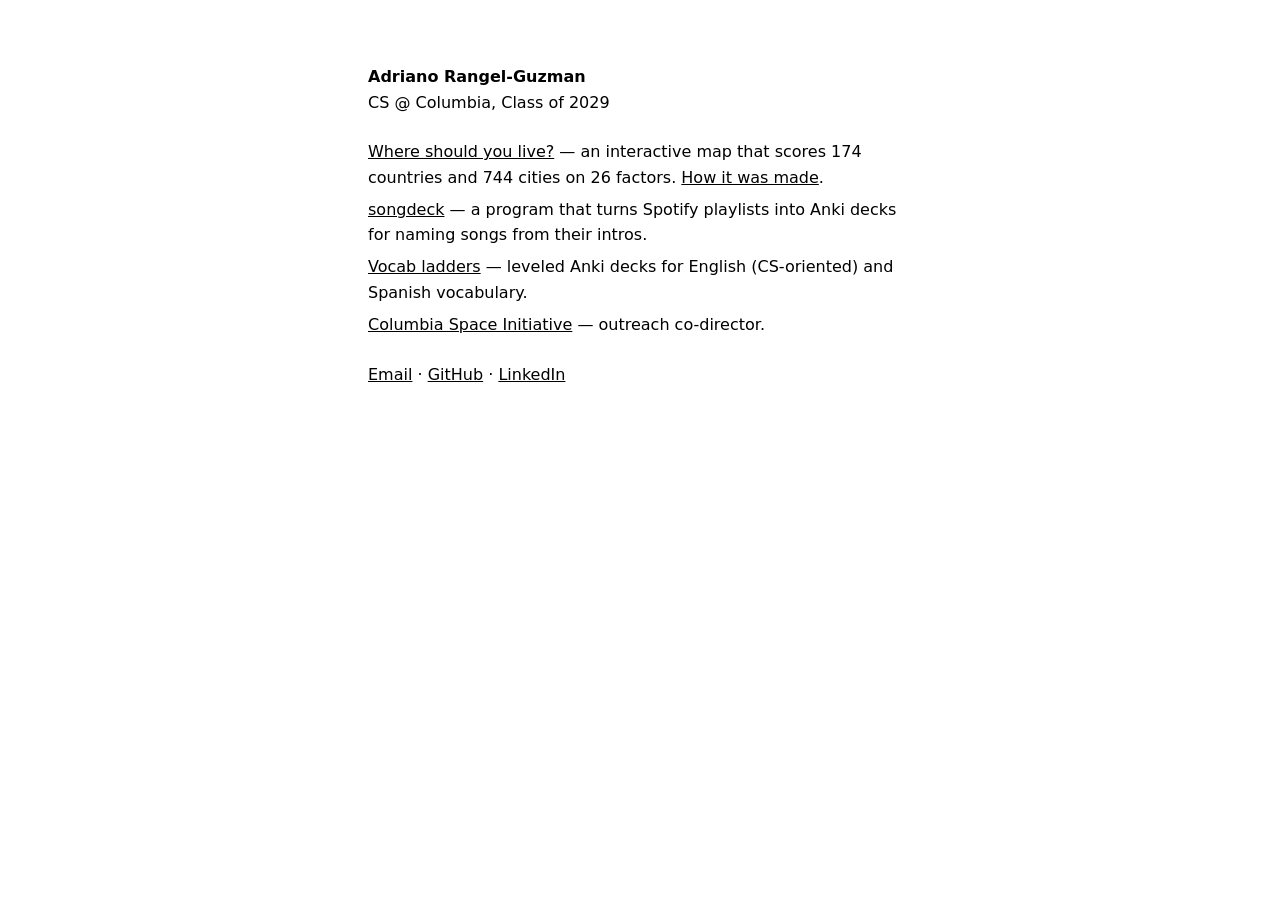
==== index.html @ 937b9622 "The atlas's links and counts use its address on this domain The repository is now adrimayy.github.io" ====
<!DOCTYPE html>
<html lang="en">
<head>
<meta charset="utf-8">
<meta name="viewport" content="width=device-width, initial-scale=1">
<title>Adriano Rangel-Guzman</title>
<meta name="description" content="Adriano Rangel-Guzman — CS @ Columbia, Class of 2029.">
<link rel="stylesheet" href="style.css">
<script defer src="atlas-facts.js"></script>
</head>
<body>
<h1>Adriano Rangel-Guzman</h1>
<p>CS @ Columbia, Class of 2029</p>

<ul class="plain">
  <li><a href="https://www.adrianorangel.org/where-should-adriano-live/">Where should you live?</a> — an interactive map that scores <span data-fact="countries">174</span> countries and <span data-fact="cities">744</span> cities on <span data-fact="factors">26</span> factors. <a href="atlas.html">How it was made</a>.</li>
  <li><a href="songdeck.html">songdeck</a> — a program that turns Spotify playlists into Anki decks for naming songs from their intros.</li>
  <li><a href="vocab.html">Vocab ladders</a> — leveled Anki decks for English (CS-oriented) and Spanish vocabulary.</li>
  <li><a href="csi.html">Columbia Space Initiative</a> — outreach co-director.</li>
</ul>

<p>
  <a href="mailto:adriano.r@columbia.edu">Email</a> ·
  <a href="https://github.com/adrimayy">GitHub</a> ·
  <a href="https://www.linkedin.com/in/adriano-rangel/">LinkedIn</a>
</p>
</body>
</html>
---- style.css ----
body { max-width: 34rem; margin: 4rem auto; padding: 0 1.25rem; font: 16px/1.6 system-ui, -apple-system, sans-serif; color: #000; background: #fff; }
h1, h2 { font-size: 1rem; font-weight: 600; margin: 0; }
h2 { margin-top: 2rem; }
p, ul { margin: 0 0 1.5rem; }
ul { padding-left: 1.1rem; }
ul.plain { list-style: none; padding: 0; }
li { margin-bottom: .4rem; }
a { color: inherit; }
code { font-size: .9em; }
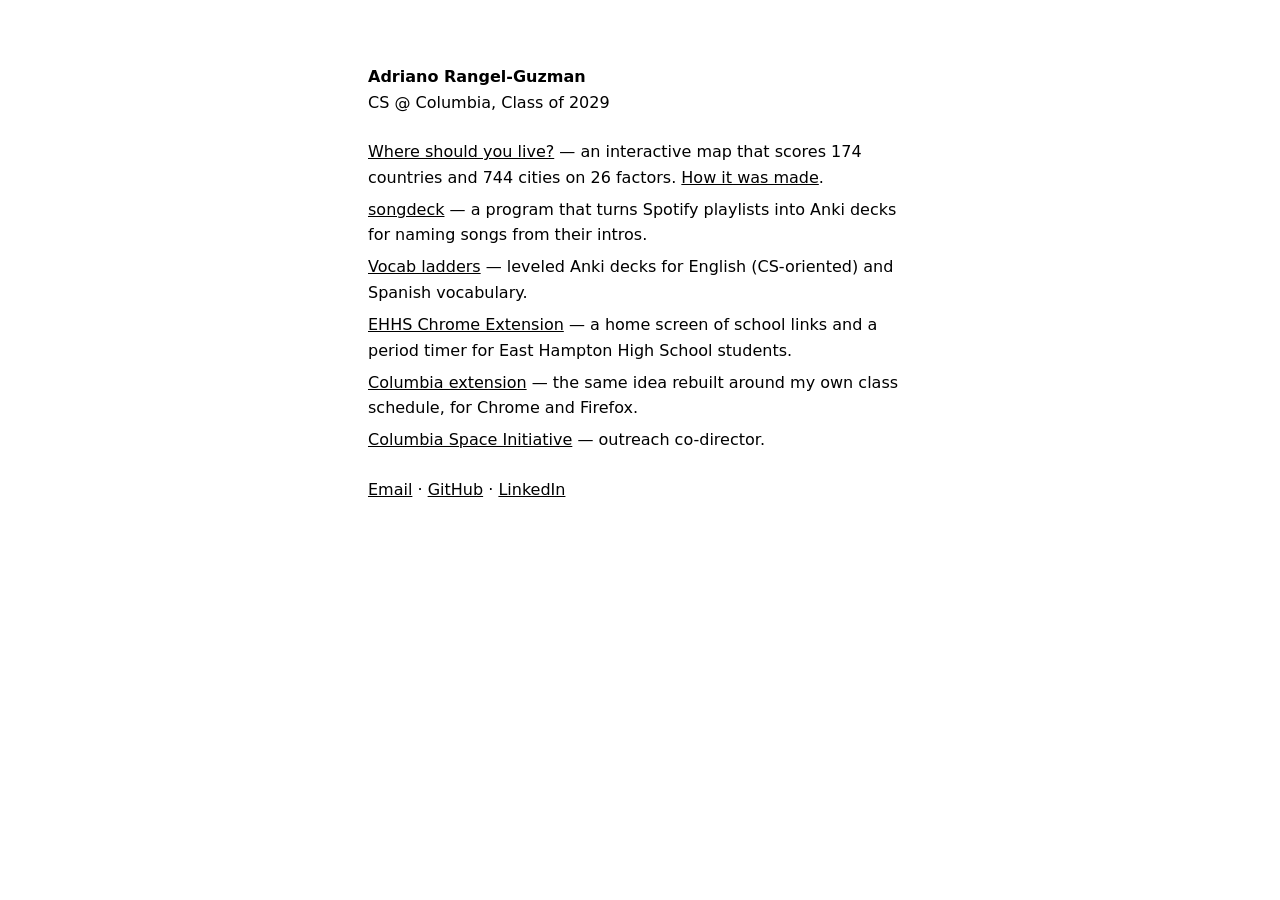
==== commit 2ec381d4: "Add EHHS and Columbia browser extensions Two project pages (ehhs.html, columbia-extension.html) and " ====
--- a/index.html
+++ b/index.html
@@ -16,6 +16,8 @@
   <li><a href="https://www.adrianorangel.org/where-should-adriano-live/">Where should you live?</a> — an interactive map that scores <span data-fact="countries">174</span> countries and <span data-fact="cities">744</span> cities on <span data-fact="factors">26</span> factors. <a href="atlas.html">How it was made</a>.</li>
   <li><a href="songdeck.html">songdeck</a> — a program that turns Spotify playlists into Anki decks for naming songs from their intros.</li>
   <li><a href="vocab.html">Vocab ladders</a> — leveled Anki decks for English (CS-oriented) and Spanish vocabulary.</li>
+  <li><a href="ehhs.html">EHHS Chrome Extension</a> — a home screen of school links and a period timer for East Hampton High School students.</li>
+  <li><a href="columbia-extension.html">Columbia extension</a> — the same idea rebuilt around my own class schedule, for Chrome and Firefox.</li>
   <li><a href="csi.html">Columbia Space Initiative</a> — outreach co-director.</li>
 </ul>
 
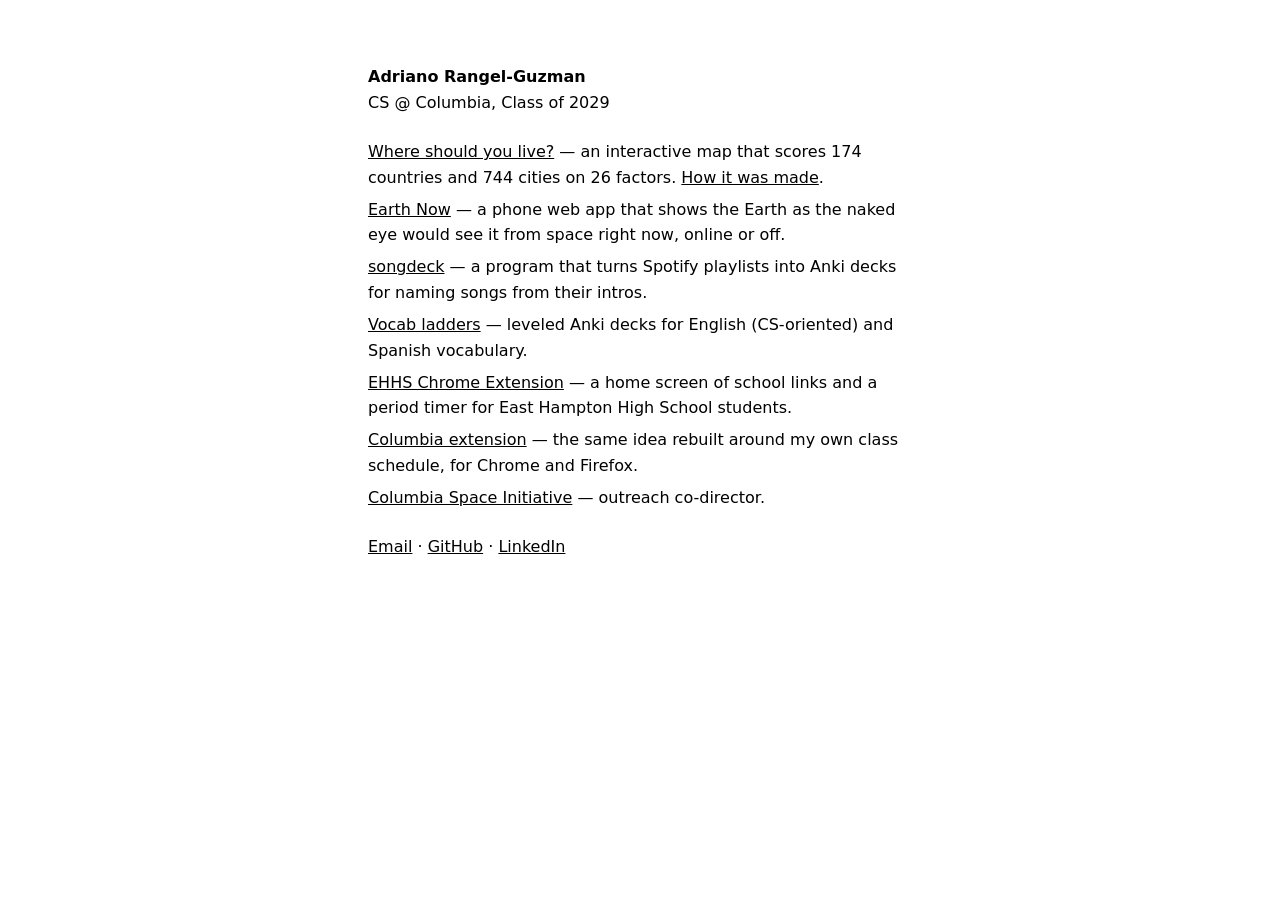
==== commit d044a010: "Link Earth Now from the home page; live clouds checked against the real picture Home page: Earth Now" ====
--- a/index.html
+++ b/index.html
@@ -14,6 +14,7 @@
 
 <ul class="plain">
   <li><a href="https://www.adrianorangel.org/where-should-adriano-live/">Where should you live?</a> — an interactive map that scores <span data-fact="countries">174</span> countries and <span data-fact="cities">744</span> cities on <span data-fact="factors">26</span> factors. <a href="atlas.html">How it was made</a>.</li>
+  <li><a href="https://www.adrianorangel.org/earth-now/">Earth Now</a> — a phone web app that shows the Earth as the naked eye would see it from space right now, online or off.</li>
   <li><a href="songdeck.html">songdeck</a> — a program that turns Spotify playlists into Anki decks for naming songs from their intros.</li>
   <li><a href="vocab.html">Vocab ladders</a> — leveled Anki decks for English (CS-oriented) and Spanish vocabulary.</li>
   <li><a href="ehhs.html">EHHS Chrome Extension</a> — a home screen of school links and a period timer for East Hampton High School students.</li>
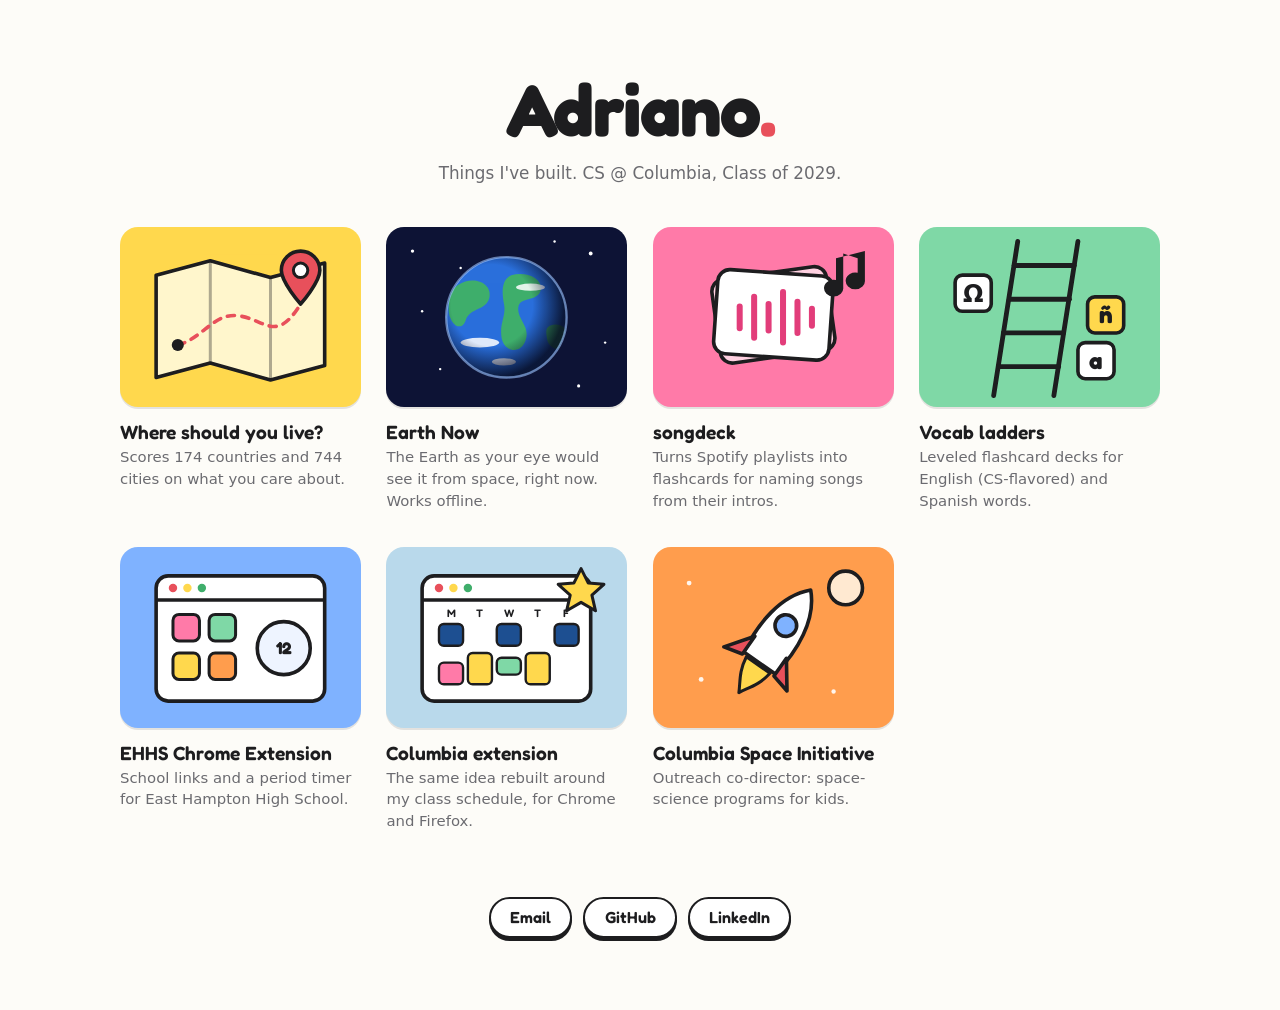
==== commit 115aca01: "Redesign the site as a colorful grid of project tiles Co-Authored-By: Claude Opus 5.5 <noreply@anthr" ====
--- a/index.html
+++ b/index.html
@@ -4,28 +4,170 @@
 <meta charset="utf-8">
 <meta name="viewport" content="width=device-width, initial-scale=1">
 <title>Adriano Rangel-Guzman</title>
-<meta name="description" content="Adriano Rangel-Guzman — CS @ Columbia, Class of 2029.">
+<meta name="description" content="Adriano Rangel-Guzman — CS @ Columbia, Class of 2029. Things I've built.">
+<link rel="preconnect" href="https://fonts.googleapis.com">
+<link rel="preconnect" href="https://fonts.gstatic.com" crossorigin>
+<link rel="stylesheet" href="https://fonts.googleapis.com/css2?family=Fredoka:wght@500;600;700&display=swap">
 <link rel="stylesheet" href="style.css">
 <script defer src="atlas-facts.js"></script>
 </head>
-<body>
-<h1>Adriano Rangel-Guzman</h1>
-<p>CS @ Columbia, Class of 2029</p>
+<body class="home">
 
-<ul class="plain">
-  <li><a href="https://www.adrianorangel.org/where-should-adriano-live/">Where should you live?</a> — an interactive map that scores <span data-fact="countries">174</span> countries and <span data-fact="cities">744</span> cities on <span data-fact="factors">26</span> factors. <a href="atlas.html">How it was made</a>.</li>
-  <li><a href="https://www.adrianorangel.org/earth-now/">Earth Now</a> — a phone web app that shows the Earth as the naked eye would see it from space right now, online or off.</li>
-  <li><a href="songdeck.html">songdeck</a> — a program that turns Spotify playlists into Anki decks for naming songs from their intros.</li>
-  <li><a href="vocab.html">Vocab ladders</a> — leveled Anki decks for English (CS-oriented) and Spanish vocabulary.</li>
-  <li><a href="ehhs.html">EHHS Chrome Extension</a> — a home screen of school links and a period timer for East Hampton High School students.</li>
-  <li><a href="columbia-extension.html">Columbia extension</a> — the same idea rebuilt around my own class schedule, for Chrome and Firefox.</li>
-  <li><a href="csi.html">Columbia Space Initiative</a> — outreach co-director.</li>
-</ul>
+<header class="masthead">
+  <h1 class="logo">Adriano<span class="dot">.</span></h1>
+  <p class="tagline">Things I've built. CS @ Columbia, Class of 2029.</p>
+</header>
 
-<p>
-  <a href="mailto:adriano.r@columbia.edu">Email</a> ·
-  <a href="https://github.com/adrimayy">GitHub</a> ·
+<main class="grid">
+
+  <a class="card" href="https://www.adrianorangel.org/where-should-adriano-live/" style="--bg:#ffd84d">
+    <div class="art">
+      <svg viewBox="0 0 200 150" aria-hidden="true">
+        <path d="M30 40 L75 28 L125 42 L170 30 L170 115 L125 127 L75 113 L30 125 Z" fill="#fff6cc" stroke="#1d1d1f" stroke-width="3" stroke-linejoin="round"/>
+        <path d="M75 28 L75 113 M125 42 L125 127" stroke="#1d1d1f" stroke-width="2.5" opacity=".35"/>
+        <path d="M48 98 C70 92 78 70 100 74 S130 96 150 64" fill="none" stroke="#e8505b" stroke-width="3" stroke-dasharray="6 6" stroke-linecap="round"/>
+        <g class="bob">
+          <path d="M150 64 C150 64 134 46 134 36 A16 16 0 0 1 166 36 C166 46 150 64 150 64 Z" fill="#e8505b" stroke="#1d1d1f" stroke-width="3" stroke-linejoin="round"/>
+          <circle cx="150" cy="36" r="6" fill="#fff" stroke="#1d1d1f" stroke-width="2.5"/>
+        </g>
+        <circle cx="48" cy="98" r="5" fill="#1d1d1f"/>
+      </svg>
+    </div>
+    <h2>Where should you live?</h2>
+    <p>Scores <span data-fact="countries">174</span> countries and <span data-fact="cities">744</span> cities on what you care about.</p>
+  </a>
+
+  <a class="card" href="https://www.adrianorangel.org/earth-now/" style="--bg:#0d1335">
+    <div class="art">
+      <svg viewBox="0 0 200 150" aria-hidden="true">
+        <g fill="#fff">
+          <circle cx="22" cy="20" r="1.4"/><circle cx="45" cy="118" r="1"/><circle cx="170" cy="22" r="1.6"/><circle cx="182" cy="96" r="1"/><circle cx="30" cy="70" r="1"/><circle cx="160" cy="132" r="1.3"/><circle cx="62" cy="34" r="1"/><circle cx="140" cy="12" r="1"/>
+        </g>
+        <defs>
+          <clipPath id="globe"><circle cx="100" cy="75" r="50"/></clipPath>
+          <radialGradient id="night" cx="38%" cy="40%" r="75%"><stop offset="45%" stop-color="#05081c" stop-opacity="0"/><stop offset="80%" stop-color="#05081c" stop-opacity=".85"/></radialGradient>
+        </defs>
+        <g class="spin-wrap" clip-path="url(#globe)">
+          <circle cx="100" cy="75" r="50" fill="#2a6fdb"/>
+          <g class="spin" fill="#3fae6b">
+            <path d="M60 48 C72 40 88 46 86 58 C84 70 70 66 66 78 C62 88 52 80 52 68 C52 58 54 52 60 48 Z"/>
+            <path d="M104 40 C118 36 132 44 128 54 C124 62 112 58 110 66 C108 76 120 82 116 94 C112 106 98 104 96 92 C94 80 100 74 98 64 C96 54 96 44 104 40 Z"/>
+            <path d="M136 82 C146 78 154 86 150 96 C146 104 136 102 134 94 C133 88 132 84 136 82 Z"/>
+            <path d="M200 48 C212 40 228 46 226 58 C224 70 210 66 206 78 C202 88 192 80 192 68 C192 58 194 52 200 48 Z"/>
+            <path d="M244 40 C258 36 272 44 268 54 C264 62 252 58 250 66 C248 76 260 82 256 94 C252 106 238 104 236 92 C234 80 240 74 238 64 C236 54 236 44 244 40 Z"/>
+          </g>
+          <g fill="#fff" opacity=".85">
+            <ellipse cx="78" cy="96" rx="16" ry="4"/><ellipse cx="120" cy="50" rx="12" ry="3"/><ellipse cx="98" cy="112" rx="10" ry="3"/>
+          </g>
+          <circle cx="100" cy="75" r="50" fill="url(#night)"/>
+        </g>
+        <circle cx="100" cy="75" r="50" fill="none" stroke="#9ec5ff" stroke-width="2" opacity=".6"/>
+      </svg>
+    </div>
+    <h2>Earth Now</h2>
+    <p>The Earth as your eye would see it from space, right now. Works offline.</p>
+  </a>
+
+  <a class="card" href="songdeck.html" style="--bg:#ff7aa8">
+    <div class="art">
+      <svg viewBox="0 0 200 150" aria-hidden="true">
+        <rect x="52" y="38" width="96" height="70" rx="10" fill="#ffd1e1" stroke="#1d1d1f" stroke-width="3" transform="rotate(-8 100 73)"/>
+        <rect x="52" y="38" width="96" height="70" rx="10" fill="#fff" stroke="#1d1d1f" stroke-width="3" transform="rotate(4 100 73)"/>
+        <g class="wave" stroke="#e23d7a" stroke-width="5" stroke-linecap="round">
+          <line x1="72" y1="66" x2="72" y2="84"/><line x1="84" y1="58" x2="84" y2="92"/><line x1="96" y1="64" x2="96" y2="86"/><line x1="108" y1="54" x2="108" y2="96"/><line x1="120" y1="62" x2="120" y2="88"/><line x1="132" y1="68" x2="132" y2="82"/>
+        </g>
+        <g class="bob" fill="#1d1d1f">
+          <path d="M158 22 L158 50 A8 7 0 1 1 152 44 L152 26 L176 20 L176 44 A8 7 0 1 1 170 38 L170 26 Z" />
+        </g>
+      </svg>
+    </div>
+    <h2>songdeck</h2>
+    <p>Turns Spotify playlists into flashcards for naming songs from their intros.</p>
+  </a>
+
+  <a class="card" href="vocab.html" style="--bg:#7fd8a6">
+    <div class="art">
+      <svg viewBox="0 0 200 150" aria-hidden="true">
+        <g stroke="#1d1d1f" stroke-width="4" stroke-linecap="round">
+          <line x1="62" y1="140" x2="82" y2="12"/><line x1="112" y1="140" x2="132" y2="12"/>
+          <line x1="66" y1="116" x2="116" y2="116"/><line x1="70" y1="88" x2="120" y2="88"/><line x1="75" y1="60" x2="125" y2="60"/><line x1="79" y1="32" x2="129" y2="32"/>
+        </g>
+        <g font-family="Fredoka, system-ui, sans-serif" font-weight="700" font-size="20" text-anchor="middle">
+          <g class="bob"><rect x="132" y="96" width="30" height="30" rx="6" fill="#fff" stroke="#1d1d1f" stroke-width="3"/><text x="147" y="118" fill="#1d1d1f">a</text></g>
+          <g class="bob d1"><rect x="140" y="58" width="30" height="30" rx="6" fill="#ffd84d" stroke="#1d1d1f" stroke-width="3"/><text x="155" y="80" fill="#1d1d1f">ñ</text></g>
+          <g class="bob d2"><rect x="30" y="40" width="30" height="30" rx="6" fill="#fff" stroke="#1d1d1f" stroke-width="3"/><text x="45" y="62" fill="#1d1d1f">Ω</text></g>
+        </g>
+      </svg>
+    </div>
+    <h2>Vocab ladders</h2>
+    <p>Leveled flashcard decks for English (CS-flavored) and Spanish words.</p>
+  </a>
+
+  <a class="card" href="ehhs.html" style="--bg:#7fb2ff">
+    <div class="art">
+      <svg viewBox="0 0 200 150" aria-hidden="true">
+        <rect x="30" y="24" width="140" height="104" rx="10" fill="#fff" stroke="#1d1d1f" stroke-width="3"/>
+        <path d="M30 44 H170" stroke="#1d1d1f" stroke-width="3"/>
+        <circle cx="44" cy="34" r="3.5" fill="#e8505b"/><circle cx="56" cy="34" r="3.5" fill="#ffd84d"/><circle cx="68" cy="34" r="3.5" fill="#3fae6b"/>
+        <g stroke="#1d1d1f" stroke-width="2.5">
+          <rect x="44" y="56" width="22" height="22" rx="5" fill="#ff7aa8"/><rect x="74" y="56" width="22" height="22" rx="5" fill="#7fd8a6"/><rect x="44" y="88" width="22" height="22" rx="5" fill="#ffd84d"/><rect x="74" y="88" width="22" height="22" rx="5" fill="#ff9d4d"/>
+        </g>
+        <circle cx="136" cy="84" r="22" fill="#eef4ff" stroke="#1d1d1f" stroke-width="3"/>
+        <circle class="ring" cx="136" cy="84" r="16" fill="none" stroke="#2a6fdb" stroke-width="6" stroke-dasharray="100.5" stroke-dashoffset="30" stroke-linecap="round" transform="rotate(-90 136 84)"/>
+        <text x="136" y="89" font-family="Fredoka, system-ui, sans-serif" font-weight="700" font-size="14" text-anchor="middle" fill="#1d1d1f">12</text>
+      </svg>
+    </div>
+    <h2>EHHS Chrome Extension</h2>
+    <p>School links and a period timer for East Hampton High School.</p>
+  </a>
+
+  <a class="card" href="columbia-extension.html" style="--bg:#b9d9eb">
+    <div class="art">
+      <svg viewBox="0 0 200 150" aria-hidden="true">
+        <rect x="30" y="24" width="140" height="104" rx="10" fill="#fff" stroke="#1d1d1f" stroke-width="3"/>
+        <path d="M30 44 H170" stroke="#1d1d1f" stroke-width="3"/>
+        <circle cx="44" cy="34" r="3.5" fill="#e8505b"/><circle cx="56" cy="34" r="3.5" fill="#ffd84d"/><circle cx="68" cy="34" r="3.5" fill="#3fae6b"/>
+        <g font-family="Fredoka, system-ui, sans-serif" font-weight="600" font-size="9" fill="#1d1d1f" text-anchor="middle">
+          <text x="54" y="58">M</text><text x="78" y="58">T</text><text x="102" y="58">W</text><text x="126" y="58">T</text><text x="150" y="58">F</text>
+        </g>
+        <g stroke="#1d1d1f" stroke-width="2">
+          <rect x="44" y="64" width="20" height="18" rx="4" fill="#1d4f91"/><rect x="92" y="64" width="20" height="18" rx="4" fill="#1d4f91"/><rect x="140" y="64" width="20" height="18" rx="4" fill="#1d4f91"/>
+          <rect x="68" y="88" width="20" height="26" rx="4" fill="#ffd84d"/><rect x="116" y="88" width="20" height="26" rx="4" fill="#ffd84d"/>
+          <rect x="44" y="96" width="20" height="18" rx="4" fill="#ff7aa8"/><rect x="92" y="92" width="20" height="14" rx="4" fill="#7fd8a6"/>
+        </g>
+        <path class="bob" d="M162 18 L168 30 L181 31 L171 40 L174 53 L162 46 L150 53 L153 40 L143 31 L156 30 Z" fill="#ffd84d" stroke="#1d1d1f" stroke-width="2.5" stroke-linejoin="round"/>
+      </svg>
+    </div>
+    <h2>Columbia extension</h2>
+    <p>The same idea rebuilt around my class schedule, for Chrome and Firefox.</p>
+  </a>
+
+  <a class="card" href="csi.html" style="--bg:#ff9d4d">
+    <div class="art">
+      <svg viewBox="0 0 200 150" aria-hidden="true">
+        <g fill="#fff" opacity=".9"><circle cx="30" cy="30" r="2"/><circle cx="170" cy="40" r="2.5"/><circle cx="150" cy="120" r="1.8"/><circle cx="40" cy="110" r="2"/></g>
+        <circle cx="160" cy="34" r="14" fill="#ffe9d1" stroke="#1d1d1f" stroke-width="3"/>
+        <g class="launch">
+          <g transform="rotate(35 100 80)">
+            <path d="M100 26 C118 44 120 74 116 100 L84 100 C80 74 82 44 100 26 Z" fill="#fff" stroke="#1d1d1f" stroke-width="3" stroke-linejoin="round"/>
+            <circle cx="100" cy="62" r="9" fill="#7fb2ff" stroke="#1d1d1f" stroke-width="3"/>
+            <path d="M84 84 L68 106 L84 102 Z M116 84 L132 106 L116 102 Z" fill="#e8505b" stroke="#1d1d1f" stroke-width="3" stroke-linejoin="round"/>
+            <path class="flame" d="M88 102 C90 116 96 122 100 130 C104 122 110 116 112 102 Z" fill="#ffd84d" stroke="#1d1d1f" stroke-width="2.5" stroke-linejoin="round"/>
+          </g>
+        </g>
+      </svg>
+    </div>
+    <h2>Columbia Space Initiative</h2>
+    <p>Outreach co-director: space-science programs for kids.</p>
+  </a>
+
+</main>
+
+<footer class="links">
+  <a href="mailto:adriano.r@columbia.edu">Email</a>
+  <a href="https://github.com/adrimayy">GitHub</a>
   <a href="https://www.linkedin.com/in/adriano-rangel/">LinkedIn</a>
-</p>
+</footer>
+
 </body>
 </html>
--- a/style.css
+++ b/style.css
@@ -1,9 +1,75 @@
-body { max-width: 34rem; margin: 4rem auto; padding: 0 1.25rem; font: 16px/1.6 system-ui, -apple-system, sans-serif; color: #000; background: #fff; }
-h1, h2 { font-size: 1rem; font-weight: 600; margin: 0; }
-h2 { margin-top: 2rem; }
-p, ul { margin: 0 0 1.5rem; }
-ul { padding-left: 1.1rem; }
-ul.plain { list-style: none; padding: 0; }
-li { margin-bottom: .4rem; }
+/* Shared by every page. The home page adds class="home"; project pages set --c to their tile's color. */
+:root { --ink: #1d1d1f; --soft: #6b6b70; --paper: #fdfcf8; --c: #ffd84d; --display: Fredoka, ui-rounded, "SF Pro Rounded", system-ui, sans-serif; }
+* { box-sizing: border-box; }
+body { margin: 0; font: 17px/1.6 system-ui, -apple-system, "Segoe UI", sans-serif; color: var(--ink); background: var(--paper); }
 a { color: inherit; }
-code { font-size: .9em; }
+code { font-size: .9em; background: #0000000d; padding: .05em .3em; border-radius: 4px; }
+
+/* ---------- Home ---------- */
+.masthead { text-align: center; padding: 4.5rem 1.25rem 2.5rem; }
+.logo { font: 700 clamp(2.8rem, 9vw, 4.6rem)/1 var(--display); letter-spacing: -.02em; margin: 0; display: inline-block; transition: transform .3s cubic-bezier(.3,1.6,.5,1); }
+.logo:hover { transform: rotate(-4deg) scale(1.04); }
+.logo .dot { color: #e8505b; }
+.tagline { margin: .9rem 0 0; color: var(--soft); font-size: 1.05rem; }
+
+.grid { max-width: 1080px; margin: 0 auto; padding: 0 1.25rem; display: grid; gap: 2.2rem 1.6rem; grid-template-columns: repeat(auto-fill, minmax(230px, 1fr)); }
+.card { text-decoration: none; display: block; }
+.card .art { background: var(--bg); border-radius: 18px; aspect-ratio: 4 / 3; overflow: hidden; box-shadow: 0 2px 0 #0000001a; transition: transform .35s cubic-bezier(.3,1.6,.5,1), box-shadow .35s; }
+.card svg { width: 100%; height: 100%; display: block; }
+.card:hover .art, .card:focus-visible .art { transform: translateY(-6px) rotate(-1.2deg); box-shadow: 0 14px 24px -10px #0000004d; }
+.card:nth-child(even):hover .art { transform: translateY(-6px) rotate(1.2deg); }
+.card h2 { font: 600 1.2rem/1.25 var(--display); margin: .8rem 0 .2rem; }
+.card p { margin: 0; color: var(--soft); font-size: .93rem; line-height: 1.45; }
+.card:focus-visible { outline: none; }
+.card:focus-visible .art { outline: 3px solid var(--ink); outline-offset: 3px; }
+
+.links { display: flex; gap: .7rem; justify-content: center; flex-wrap: wrap; padding: 4rem 1.25rem 4.5rem; }
+.links a { font: 600 1rem var(--display); text-decoration: none; padding: .55rem 1.2rem; border: 2.5px solid var(--ink); border-radius: 999px; background: #fff; box-shadow: 0 3px 0 var(--ink); transition: transform .15s, box-shadow .15s; }
+.links a:hover { transform: translateY(-2px); box-shadow: 0 5px 0 var(--ink); }
+.links a:active { transform: translateY(2px); box-shadow: 0 1px 0 var(--ink); }
+
+/* Little motions, only while a tile is hovered */
+.bob, .spin, .wave line, .ring, .launch, .flame { transform-box: fill-box; transform-origin: center; }
+.card:hover .bob { animation: bob 1s ease-in-out infinite; }
+.card:hover .bob.d1 { animation-delay: .15s; }
+.card:hover .bob.d2 { animation-delay: .3s; }
+.spin { animation: spin 18s linear infinite; transform-box: view-box; transform-origin: 0 0; }
+.card:hover .spin { animation-duration: 5s; }
+.card:hover .wave line { animation: eq .6s ease-in-out infinite alternate; }
+.card:hover .wave line:nth-child(2n) { animation-delay: .2s; }
+.card:hover .wave line:nth-child(3n) { animation-delay: .35s; }
+.card:hover .ring { animation: tick 2s linear infinite; }
+.card:hover .launch { animation: launch 1.2s ease-in-out infinite; }
+.card:hover .flame { animation: flicker .15s ease-in-out infinite alternate; transform-origin: top; }
+@keyframes bob { 50% { transform: translateY(-6px) rotate(-4deg); } }
+@keyframes spin { to { transform: translateX(-140px); } }
+@keyframes eq { to { transform: scaleY(.45); } }
+@keyframes tick { to { stroke-dashoffset: 100.5; } }
+@keyframes launch { 50% { transform: translate(5px, -7px); } }
+@keyframes flicker { to { transform: scaleY(1.25); } }
+@media (prefers-reduced-motion: reduce) { *, *::before, *::after { animation: none !important; transition: none !important; } }
+
+/* ---------- Project pages ---------- */
+body:not(.home) { padding-bottom: 4rem; }
+body:not(.home) > * { max-width: 40rem; margin-left: auto; margin-right: auto; padding-left: 1.25rem; padding-right: 1.25rem; }
+body:not(.home) > p:first-child { margin: 0;  padding-top: 1.5rem; padding-bottom: 0; max-width: none; background: var(--c); }
+body:not(.home) > p:first-child a { font: 600 .95rem var(--display); text-decoration: none; display: inline-block; padding: .35rem .9rem; border: 2px solid var(--ink); border-radius: 999px; background: #fff; }
+body:not(.home) > p:first-child a:hover { transform: translateY(-1px); }
+body:not(.home) > h1 { max-width: none; background: var(--c); margin: 0 0 2rem; padding-top: 2.5rem; padding-bottom: 2.5rem; text-align: center; font: 700 clamp(2rem, 7vw, 3.2rem)/1.1 var(--display); letter-spacing: -.01em; border-bottom: 3px solid var(--ink); }
+body:not(.home) > p:first-child { text-align: center; }
+h2 { font: 600 1.35rem/1.3 var(--display); margin: 2.2rem auto .6rem; }
+p, ul { margin-top: 0; margin-bottom: 1.2rem; }
+ul { padding-left: 1.3rem; }
+li { margin-bottom: .5rem; }
+li::marker { color: #e8505b; }
+body:not(.home) a { text-decoration-thickness: 2px; text-underline-offset: 2px; }
+body.dark-c > h1 { color: #fff; }
+
+/* Phones: two tiles per row */
+@media (max-width: 560px) {
+  .grid { grid-template-columns: 1fr 1fr; gap: 1.6rem .9rem; }
+  .card .art { border-radius: 14px; }
+  .card h2 { font-size: 1rem; margin-top: .6rem; }
+  .card p { font-size: .8rem; }
+  .masthead { padding: 3rem 1rem 2rem; }
+}
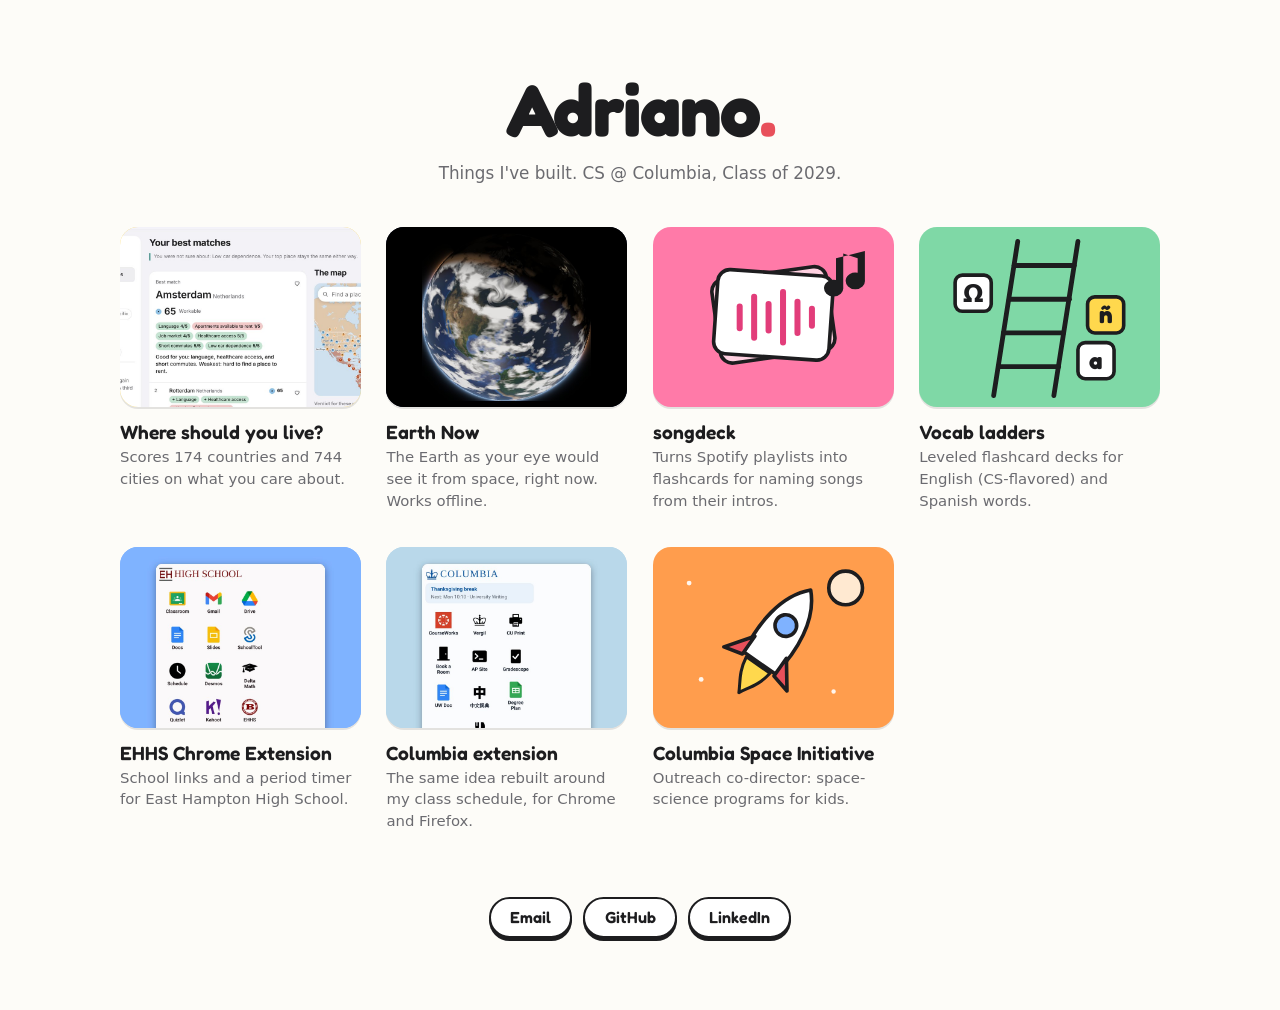
==== commit 380467e4: "Show real screenshots on the atlas, Earth Now and extension tiles Co-Authored-By: Claude Opus 5.5 <n" ====
--- a/index.html
+++ b/index.html
@@ -21,49 +21,13 @@
 <main class="grid">
 
   <a class="card" href="https://www.adrianorangel.org/where-should-adriano-live/" style="--bg:#ffd84d">
-    <div class="art">
-      <svg viewBox="0 0 200 150" aria-hidden="true">
-        <path d="M30 40 L75 28 L125 42 L170 30 L170 115 L125 127 L75 113 L30 125 Z" fill="#fff6cc" stroke="#1d1d1f" stroke-width="3" stroke-linejoin="round"/>
-        <path d="M75 28 L75 113 M125 42 L125 127" stroke="#1d1d1f" stroke-width="2.5" opacity=".35"/>
-        <path d="M48 98 C70 92 78 70 100 74 S130 96 150 64" fill="none" stroke="#e8505b" stroke-width="3" stroke-dasharray="6 6" stroke-linecap="round"/>
-        <g class="bob">
-          <path d="M150 64 C150 64 134 46 134 36 A16 16 0 0 1 166 36 C166 46 150 64 150 64 Z" fill="#e8505b" stroke="#1d1d1f" stroke-width="3" stroke-linejoin="round"/>
-          <circle cx="150" cy="36" r="6" fill="#fff" stroke="#1d1d1f" stroke-width="2.5"/>
-        </g>
-        <circle cx="48" cy="98" r="5" fill="#1d1d1f"/>
-      </svg>
-    </div>
+    <div class="art shot"><img src="img/atlas.jpg" alt="Results page of Where should you live?, showing best-matching cities and the map" width="800" height="600" loading="lazy"></div>
     <h2>Where should you live?</h2>
     <p>Scores <span data-fact="countries">174</span> countries and <span data-fact="cities">744</span> cities on what you care about.</p>
   </a>
 
   <a class="card" href="https://www.adrianorangel.org/earth-now/" style="--bg:#0d1335">
-    <div class="art">
-      <svg viewBox="0 0 200 150" aria-hidden="true">
-        <g fill="#fff">
-          <circle cx="22" cy="20" r="1.4"/><circle cx="45" cy="118" r="1"/><circle cx="170" cy="22" r="1.6"/><circle cx="182" cy="96" r="1"/><circle cx="30" cy="70" r="1"/><circle cx="160" cy="132" r="1.3"/><circle cx="62" cy="34" r="1"/><circle cx="140" cy="12" r="1"/>
-        </g>
-        <defs>
-          <clipPath id="globe"><circle cx="100" cy="75" r="50"/></clipPath>
-          <radialGradient id="night" cx="38%" cy="40%" r="75%"><stop offset="45%" stop-color="#05081c" stop-opacity="0"/><stop offset="80%" stop-color="#05081c" stop-opacity=".85"/></radialGradient>
-        </defs>
-        <g class="spin-wrap" clip-path="url(#globe)">
-          <circle cx="100" cy="75" r="50" fill="#2a6fdb"/>
-          <g class="spin" fill="#3fae6b">
-            <path d="M60 48 C72 40 88 46 86 58 C84 70 70 66 66 78 C62 88 52 80 52 68 C52 58 54 52 60 48 Z"/>
-            <path d="M104 40 C118 36 132 44 128 54 C124 62 112 58 110 66 C108 76 120 82 116 94 C112 106 98 104 96 92 C94 80 100 74 98 64 C96 54 96 44 104 40 Z"/>
-            <path d="M136 82 C146 78 154 86 150 96 C146 104 136 102 134 94 C133 88 132 84 136 82 Z"/>
-            <path d="M200 48 C212 40 228 46 226 58 C224 70 210 66 206 78 C202 88 192 80 192 68 C192 58 194 52 200 48 Z"/>
-            <path d="M244 40 C258 36 272 44 268 54 C264 62 252 58 250 66 C248 76 260 82 256 94 C252 106 238 104 236 92 C234 80 240 74 238 64 C236 54 236 44 244 40 Z"/>
-          </g>
-          <g fill="#fff" opacity=".85">
-            <ellipse cx="78" cy="96" rx="16" ry="4"/><ellipse cx="120" cy="50" rx="12" ry="3"/><ellipse cx="98" cy="112" rx="10" ry="3"/>
-          </g>
-          <circle cx="100" cy="75" r="50" fill="url(#night)"/>
-        </g>
-        <circle cx="100" cy="75" r="50" fill="none" stroke="#9ec5ff" stroke-width="2" opacity=".6"/>
-      </svg>
-    </div>
+    <div class="art shot"><img src="img/earth-now.jpg" alt="The Earth as rendered by Earth Now, with live clouds" width="800" height="600" loading="lazy"></div>
     <h2>Earth Now</h2>
     <p>The Earth as your eye would see it from space, right now. Works offline.</p>
   </a>
@@ -104,40 +68,13 @@
   </a>
 
   <a class="card" href="ehhs.html" style="--bg:#7fb2ff">
-    <div class="art">
-      <svg viewBox="0 0 200 150" aria-hidden="true">
-        <rect x="30" y="24" width="140" height="104" rx="10" fill="#fff" stroke="#1d1d1f" stroke-width="3"/>
-        <path d="M30 44 H170" stroke="#1d1d1f" stroke-width="3"/>
-        <circle cx="44" cy="34" r="3.5" fill="#e8505b"/><circle cx="56" cy="34" r="3.5" fill="#ffd84d"/><circle cx="68" cy="34" r="3.5" fill="#3fae6b"/>
-        <g stroke="#1d1d1f" stroke-width="2.5">
-          <rect x="44" y="56" width="22" height="22" rx="5" fill="#ff7aa8"/><rect x="74" y="56" width="22" height="22" rx="5" fill="#7fd8a6"/><rect x="44" y="88" width="22" height="22" rx="5" fill="#ffd84d"/><rect x="74" y="88" width="22" height="22" rx="5" fill="#ff9d4d"/>
-        </g>
-        <circle cx="136" cy="84" r="22" fill="#eef4ff" stroke="#1d1d1f" stroke-width="3"/>
-        <circle class="ring" cx="136" cy="84" r="16" fill="none" stroke="#2a6fdb" stroke-width="6" stroke-dasharray="100.5" stroke-dashoffset="30" stroke-linecap="round" transform="rotate(-90 136 84)"/>
-        <text x="136" y="89" font-family="Fredoka, system-ui, sans-serif" font-weight="700" font-size="14" text-anchor="middle" fill="#1d1d1f">12</text>
-      </svg>
-    </div>
+    <div class="art shot"><img src="img/ehhs.jpg" alt="The EHHS extension popup: a grid of school links" width="800" height="600" loading="lazy"></div>
     <h2>EHHS Chrome Extension</h2>
     <p>School links and a period timer for East Hampton High School.</p>
   </a>
 
   <a class="card" href="columbia-extension.html" style="--bg:#b9d9eb">
-    <div class="art">
-      <svg viewBox="0 0 200 150" aria-hidden="true">
-        <rect x="30" y="24" width="140" height="104" rx="10" fill="#fff" stroke="#1d1d1f" stroke-width="3"/>
-        <path d="M30 44 H170" stroke="#1d1d1f" stroke-width="3"/>
-        <circle cx="44" cy="34" r="3.5" fill="#e8505b"/><circle cx="56" cy="34" r="3.5" fill="#ffd84d"/><circle cx="68" cy="34" r="3.5" fill="#3fae6b"/>
-        <g font-family="Fredoka, system-ui, sans-serif" font-weight="600" font-size="9" fill="#1d1d1f" text-anchor="middle">
-          <text x="54" y="58">M</text><text x="78" y="58">T</text><text x="102" y="58">W</text><text x="126" y="58">T</text><text x="150" y="58">F</text>
-        </g>
-        <g stroke="#1d1d1f" stroke-width="2">
-          <rect x="44" y="64" width="20" height="18" rx="4" fill="#1d4f91"/><rect x="92" y="64" width="20" height="18" rx="4" fill="#1d4f91"/><rect x="140" y="64" width="20" height="18" rx="4" fill="#1d4f91"/>
-          <rect x="68" y="88" width="20" height="26" rx="4" fill="#ffd84d"/><rect x="116" y="88" width="20" height="26" rx="4" fill="#ffd84d"/>
-          <rect x="44" y="96" width="20" height="18" rx="4" fill="#ff7aa8"/><rect x="92" y="92" width="20" height="14" rx="4" fill="#7fd8a6"/>
-        </g>
-        <path class="bob" d="M162 18 L168 30 L181 31 L171 40 L174 53 L162 46 L150 53 L153 40 L143 31 L156 30 Z" fill="#ffd84d" stroke="#1d1d1f" stroke-width="2.5" stroke-linejoin="round"/>
-      </svg>
-    </div>
+    <div class="art shot"><img src="img/columbia-extension.jpg" alt="The Columbia extension popup: next class and a grid of Columbia links" width="800" height="600" loading="lazy"></div>
     <h2>Columbia extension</h2>
     <p>The same idea rebuilt around my class schedule, for Chrome and Firefox.</p>
   </a>
--- a/style.css
+++ b/style.css
@@ -73,3 +73,7 @@
   .card p { font-size: .8rem; }
   .masthead { padding: 3rem 1rem 2rem; }
 }
+
+/* Tiles that show a real screenshot of the project */
+.card .art.shot img { width: 100%; height: 100%; object-fit: cover; display: block; transition: transform .5s ease; }
+.card:hover .art.shot img { transform: scale(1.04); }
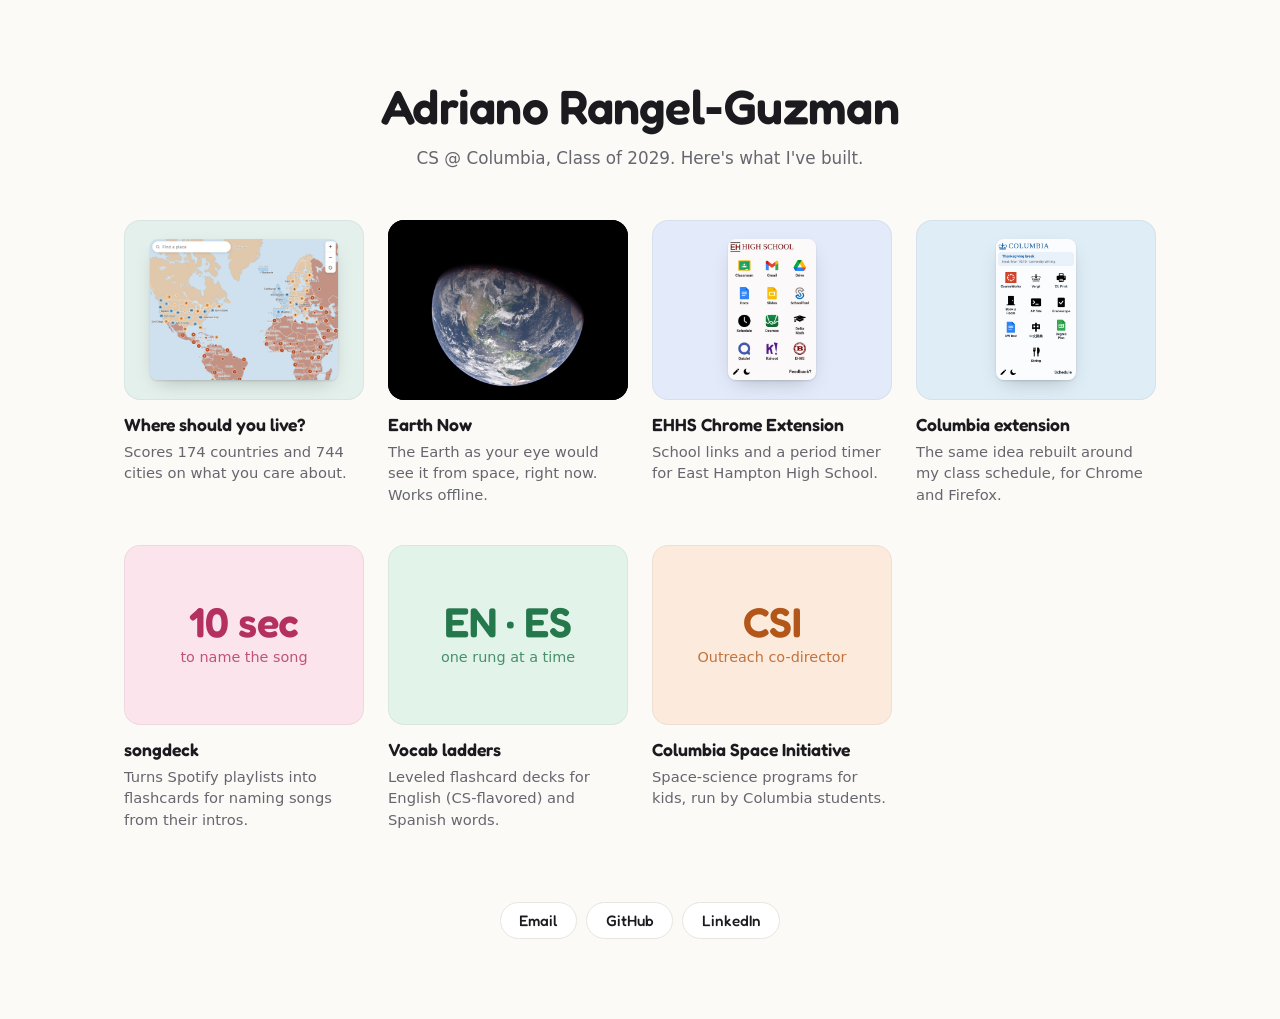
==== commit 8c177d1c: "Clean up the UI: one tile style, framed screenshots, type tiles, calmer motion Co-Authored-By: Claud" ====
--- a/index.html
+++ b/index.html
@@ -7,95 +7,59 @@
 <meta name="description" content="Adriano Rangel-Guzman — CS @ Columbia, Class of 2029. Things I've built.">
 <link rel="preconnect" href="https://fonts.googleapis.com">
 <link rel="preconnect" href="https://fonts.gstatic.com" crossorigin>
-<link rel="stylesheet" href="https://fonts.googleapis.com/css2?family=Fredoka:wght@500;600;700&display=swap">
+<link rel="stylesheet" href="https://fonts.googleapis.com/css2?family=Fredoka:wght@500;600&display=swap">
 <link rel="stylesheet" href="style.css">
 <script defer src="atlas-facts.js"></script>
 </head>
 <body class="home">
 
 <header class="masthead">
-  <h1 class="logo">Adriano<span class="dot">.</span></h1>
-  <p class="tagline">Things I've built. CS @ Columbia, Class of 2029.</p>
+  <h1>Adriano Rangel&#8209;Guzman</h1>
+  <p>CS @ Columbia, Class of 2029. Here's what I've built.</p>
 </header>
 
 <main class="grid">
 
-  <a class="card" href="https://www.adrianorangel.org/where-should-adriano-live/" style="--bg:#ffd84d">
-    <div class="art shot"><img src="img/atlas.jpg" alt="Results page of Where should you live?, showing best-matching cities and the map" width="800" height="600" loading="lazy"></div>
+  <a class="card" href="https://www.adrianorangel.org/where-should-adriano-live/" style="--bg:#e4f0ec">
+    <div class="art"><img src="img/atlas.jpg" alt="The atlas's map, with countries and cities colored by how well they fit someone's answers" width="960" height="720"></div>
     <h2>Where should you live?</h2>
     <p>Scores <span data-fact="countries">174</span> countries and <span data-fact="cities">744</span> cities on what you care about.</p>
   </a>
 
-  <a class="card" href="https://www.adrianorangel.org/earth-now/" style="--bg:#0d1335">
-    <div class="art shot"><img src="img/earth-now.jpg" alt="The Earth as rendered by Earth Now, with live clouds" width="800" height="600" loading="lazy"></div>
+  <a class="card" href="https://www.adrianorangel.org/earth-now/" style="--bg:#000">
+    <div class="art bleed"><img src="img/earth-now.jpg" alt="The Earth as rendered by Earth Now" width="800" height="600"></div>
     <h2>Earth Now</h2>
     <p>The Earth as your eye would see it from space, right now. Works offline.</p>
   </a>
 
-  <a class="card" href="songdeck.html" style="--bg:#ff7aa8">
-    <div class="art">
-      <svg viewBox="0 0 200 150" aria-hidden="true">
-        <rect x="52" y="38" width="96" height="70" rx="10" fill="#ffd1e1" stroke="#1d1d1f" stroke-width="3" transform="rotate(-8 100 73)"/>
-        <rect x="52" y="38" width="96" height="70" rx="10" fill="#fff" stroke="#1d1d1f" stroke-width="3" transform="rotate(4 100 73)"/>
-        <g class="wave" stroke="#e23d7a" stroke-width="5" stroke-linecap="round">
-          <line x1="72" y1="66" x2="72" y2="84"/><line x1="84" y1="58" x2="84" y2="92"/><line x1="96" y1="64" x2="96" y2="86"/><line x1="108" y1="54" x2="108" y2="96"/><line x1="120" y1="62" x2="120" y2="88"/><line x1="132" y1="68" x2="132" y2="82"/>
-        </g>
-        <g class="bob" fill="#1d1d1f">
-          <path d="M158 22 L158 50 A8 7 0 1 1 152 44 L152 26 L176 20 L176 44 A8 7 0 1 1 170 38 L170 26 Z" />
-        </g>
-      </svg>
-    </div>
+  <a class="card" href="ehhs.html" style="--bg:#e3ebfa">
+    <div class="art"><img src="img/ehhs.jpg" alt="The EHHS extension's popup: a grid of school links" width="572" height="916" loading="lazy"></div>
+    <h2>EHHS Chrome Extension</h2>
+    <p>School links and a period timer for East Hampton High School.</p>
+  </a>
+
+  <a class="card" href="columbia-extension.html" style="--bg:#dfedf6">
+    <div class="art"><img src="img/columbia-extension.jpg" alt="The Columbia extension's popup: the next class and a grid of Columbia links" width="572" height="1024" loading="lazy"></div>
+    <h2>Columbia extension</h2>
+    <p>The same idea rebuilt around my class schedule, for Chrome and Firefox.</p>
+  </a>
+
+  <a class="card" href="songdeck.html" style="--bg:#fbe4ec; --fg:#b3305f">
+    <div class="art type"><b>10 sec</b><span>to name the song</span></div>
     <h2>songdeck</h2>
     <p>Turns Spotify playlists into flashcards for naming songs from their intros.</p>
   </a>
 
-  <a class="card" href="vocab.html" style="--bg:#7fd8a6">
-    <div class="art">
-      <svg viewBox="0 0 200 150" aria-hidden="true">
-        <g stroke="#1d1d1f" stroke-width="4" stroke-linecap="round">
-          <line x1="62" y1="140" x2="82" y2="12"/><line x1="112" y1="140" x2="132" y2="12"/>
-          <line x1="66" y1="116" x2="116" y2="116"/><line x1="70" y1="88" x2="120" y2="88"/><line x1="75" y1="60" x2="125" y2="60"/><line x1="79" y1="32" x2="129" y2="32"/>
-        </g>
-        <g font-family="Fredoka, system-ui, sans-serif" font-weight="700" font-size="20" text-anchor="middle">
-          <g class="bob"><rect x="132" y="96" width="30" height="30" rx="6" fill="#fff" stroke="#1d1d1f" stroke-width="3"/><text x="147" y="118" fill="#1d1d1f">a</text></g>
-          <g class="bob d1"><rect x="140" y="58" width="30" height="30" rx="6" fill="#ffd84d" stroke="#1d1d1f" stroke-width="3"/><text x="155" y="80" fill="#1d1d1f">ñ</text></g>
-          <g class="bob d2"><rect x="30" y="40" width="30" height="30" rx="6" fill="#fff" stroke="#1d1d1f" stroke-width="3"/><text x="45" y="62" fill="#1d1d1f">Ω</text></g>
-        </g>
-      </svg>
-    </div>
+  <a class="card" href="vocab.html" style="--bg:#e2f3e9; --fg:#24784b">
+    <div class="art type"><b>EN · ES</b><span>one rung at a time</span></div>
     <h2>Vocab ladders</h2>
     <p>Leveled flashcard decks for English (CS-flavored) and Spanish words.</p>
   </a>
 
-  <a class="card" href="ehhs.html" style="--bg:#7fb2ff">
-    <div class="art shot"><img src="img/ehhs.jpg" alt="The EHHS extension popup: a grid of school links" width="800" height="600" loading="lazy"></div>
-    <h2>EHHS Chrome Extension</h2>
-    <p>School links and a period timer for East Hampton High School.</p>
-  </a>
-
-  <a class="card" href="columbia-extension.html" style="--bg:#b9d9eb">
-    <div class="art shot"><img src="img/columbia-extension.jpg" alt="The Columbia extension popup: next class and a grid of Columbia links" width="800" height="600" loading="lazy"></div>
-    <h2>Columbia extension</h2>
-    <p>The same idea rebuilt around my class schedule, for Chrome and Firefox.</p>
-  </a>
-
-  <a class="card" href="csi.html" style="--bg:#ff9d4d">
-    <div class="art">
-      <svg viewBox="0 0 200 150" aria-hidden="true">
-        <g fill="#fff" opacity=".9"><circle cx="30" cy="30" r="2"/><circle cx="170" cy="40" r="2.5"/><circle cx="150" cy="120" r="1.8"/><circle cx="40" cy="110" r="2"/></g>
-        <circle cx="160" cy="34" r="14" fill="#ffe9d1" stroke="#1d1d1f" stroke-width="3"/>
-        <g class="launch">
-          <g transform="rotate(35 100 80)">
-            <path d="M100 26 C118 44 120 74 116 100 L84 100 C80 74 82 44 100 26 Z" fill="#fff" stroke="#1d1d1f" stroke-width="3" stroke-linejoin="round"/>
-            <circle cx="100" cy="62" r="9" fill="#7fb2ff" stroke="#1d1d1f" stroke-width="3"/>
-            <path d="M84 84 L68 106 L84 102 Z M116 84 L132 106 L116 102 Z" fill="#e8505b" stroke="#1d1d1f" stroke-width="3" stroke-linejoin="round"/>
-            <path class="flame" d="M88 102 C90 116 96 122 100 130 C104 122 110 116 112 102 Z" fill="#ffd84d" stroke="#1d1d1f" stroke-width="2.5" stroke-linejoin="round"/>
-          </g>
-        </g>
-      </svg>
-    </div>
+  <a class="card" href="csi.html" style="--bg:#fcebdc; --fg:#b2561a">
+    <div class="art type"><b>CSI</b><span>Outreach co-director</span></div>
     <h2>Columbia Space Initiative</h2>
-    <p>Outreach co-director: space-science programs for kids.</p>
+    <p>Space-science programs for kids, run by Columbia students.</p>
   </a>
 
 </main>
--- a/style.css
+++ b/style.css
@@ -1,79 +1,66 @@
 /* Shared by every page. The home page adds class="home"; project pages set --c to their tile's color. */
-:root { --ink: #1d1d1f; --soft: #6b6b70; --paper: #fdfcf8; --c: #ffd84d; --display: Fredoka, ui-rounded, "SF Pro Rounded", system-ui, sans-serif; }
+:root {
+  --ink: #1b1b1f; --soft: #66666e; --line: #e7e5df; --paper: #fbfaf7; --c: #eeeeee;
+  --display: Fredoka, ui-rounded, "SF Pro Rounded", system-ui, sans-serif;
+  --radius: 16px;
+}
 * { box-sizing: border-box; }
-body { margin: 0; font: 17px/1.6 system-ui, -apple-system, "Segoe UI", sans-serif; color: var(--ink); background: var(--paper); }
+body { margin: 0; font: 16px/1.6 system-ui, -apple-system, "Segoe UI", sans-serif; color: var(--ink); background: var(--paper); -webkit-font-smoothing: antialiased; }
 a { color: inherit; }
-code { font-size: .9em; background: #0000000d; padding: .05em .3em; border-radius: 4px; }
+code { font-size: .9em; background: #0000000a; padding: .1em .35em; border-radius: 5px; }
 
 /* ---------- Home ---------- */
-.masthead { text-align: center; padding: 4.5rem 1.25rem 2.5rem; }
-.logo { font: 700 clamp(2.8rem, 9vw, 4.6rem)/1 var(--display); letter-spacing: -.02em; margin: 0; display: inline-block; transition: transform .3s cubic-bezier(.3,1.6,.5,1); }
-.logo:hover { transform: rotate(-4deg) scale(1.04); }
-.logo .dot { color: #e8505b; }
-.tagline { margin: .9rem 0 0; color: var(--soft); font-size: 1.05rem; }
+.masthead { max-width: 1080px; margin: 0 auto; padding: 5rem 1.5rem 3rem; text-align: center; }
+.masthead h1 { font: 600 clamp(2rem, 5.5vw, 3rem)/1.1 var(--display); letter-spacing: -.015em; margin: 0; }
+.masthead p { margin: .75rem 0 0; color: var(--soft); font-size: 1.05rem; }
 
-.grid { max-width: 1080px; margin: 0 auto; padding: 0 1.25rem; display: grid; gap: 2.2rem 1.6rem; grid-template-columns: repeat(auto-fill, minmax(230px, 1fr)); }
-.card { text-decoration: none; display: block; }
-.card .art { background: var(--bg); border-radius: 18px; aspect-ratio: 4 / 3; overflow: hidden; box-shadow: 0 2px 0 #0000001a; transition: transform .35s cubic-bezier(.3,1.6,.5,1), box-shadow .35s; }
-.card svg { width: 100%; height: 100%; display: block; }
-.card:hover .art, .card:focus-visible .art { transform: translateY(-6px) rotate(-1.2deg); box-shadow: 0 14px 24px -10px #0000004d; }
-.card:nth-child(even):hover .art { transform: translateY(-6px) rotate(1.2deg); }
-.card h2 { font: 600 1.2rem/1.25 var(--display); margin: .8rem 0 .2rem; }
-.card p { margin: 0; color: var(--soft); font-size: .93rem; line-height: 1.45; }
+.grid { max-width: 1080px; margin: 0 auto; padding: 0 1.5rem; display: grid; gap: 2.5rem 1.5rem; grid-template-columns: repeat(auto-fill, minmax(232px, 1fr)); }
+.card { text-decoration: none; display: flex; flex-direction: column; }
+.card .art {
+  aspect-ratio: 4 / 3; border-radius: var(--radius); overflow: hidden; background: var(--bg);
+  display: grid; grid-template: minmax(0, 1fr) / minmax(0, 1fr); place-items: center; padding: 8%;
+  box-shadow: inset 0 0 0 1px #0000000d;
+  transition: transform .25s ease, box-shadow .25s ease;
+}
+.card .art img { max-width: 100%; max-height: 100%; width: auto; height: auto; min-height: 0; border-radius: 8px; box-shadow: 0 1px 2px #0000001f, 0 8px 20px -8px #00000040; display: block; }
+.card .art.bleed { padding: 0; }
+.card .art.bleed img { width: 100%; height: 100%; max-width: none; max-height: none; object-fit: cover; border-radius: 0; box-shadow: none; }
+.card .art.type { grid-template: none; padding: 1rem; text-align: center; color: var(--fg); align-content: center; gap: .25rem; }
+.card .art.type b { font: 600 clamp(2rem, 4.2vw, 2.6rem)/1 var(--display); letter-spacing: -.01em; }
+.card .art.type span { font-size: .9rem; opacity: .8; }
+.card:hover .art, .card:focus-visible .art { transform: translateY(-4px); box-shadow: inset 0 0 0 1px #0000000d, 0 14px 28px -14px #00000059; }
+.card h2 { font: 600 1.1rem/1.3 var(--display); margin: .9rem 0 .25rem; }
+.card p { margin: 0; color: var(--soft); font-size: .92rem; line-height: 1.45; }
 .card:focus-visible { outline: none; }
-.card:focus-visible .art { outline: 3px solid var(--ink); outline-offset: 3px; }
+.card:focus-visible .art { outline: 2px solid var(--ink); outline-offset: 3px; }
 
-.links { display: flex; gap: .7rem; justify-content: center; flex-wrap: wrap; padding: 4rem 1.25rem 4.5rem; }
-.links a { font: 600 1rem var(--display); text-decoration: none; padding: .55rem 1.2rem; border: 2.5px solid var(--ink); border-radius: 999px; background: #fff; box-shadow: 0 3px 0 var(--ink); transition: transform .15s, box-shadow .15s; }
-.links a:hover { transform: translateY(-2px); box-shadow: 0 5px 0 var(--ink); }
-.links a:active { transform: translateY(2px); box-shadow: 0 1px 0 var(--ink); }
-
-/* Little motions, only while a tile is hovered */
-.bob, .spin, .wave line, .ring, .launch, .flame { transform-box: fill-box; transform-origin: center; }
-.card:hover .bob { animation: bob 1s ease-in-out infinite; }
-.card:hover .bob.d1 { animation-delay: .15s; }
-.card:hover .bob.d2 { animation-delay: .3s; }
-.spin { animation: spin 18s linear infinite; transform-box: view-box; transform-origin: 0 0; }
-.card:hover .spin { animation-duration: 5s; }
-.card:hover .wave line { animation: eq .6s ease-in-out infinite alternate; }
-.card:hover .wave line:nth-child(2n) { animation-delay: .2s; }
-.card:hover .wave line:nth-child(3n) { animation-delay: .35s; }
-.card:hover .ring { animation: tick 2s linear infinite; }
-.card:hover .launch { animation: launch 1.2s ease-in-out infinite; }
-.card:hover .flame { animation: flicker .15s ease-in-out infinite alternate; transform-origin: top; }
-@keyframes bob { 50% { transform: translateY(-6px) rotate(-4deg); } }
-@keyframes spin { to { transform: translateX(-140px); } }
-@keyframes eq { to { transform: scaleY(.45); } }
-@keyframes tick { to { stroke-dashoffset: 100.5; } }
-@keyframes launch { 50% { transform: translate(5px, -7px); } }
-@keyframes flicker { to { transform: scaleY(1.25); } }
-@media (prefers-reduced-motion: reduce) { *, *::before, *::after { animation: none !important; transition: none !important; } }
-
-/* ---------- Project pages ---------- */
-body:not(.home) { padding-bottom: 4rem; }
-body:not(.home) > * { max-width: 40rem; margin-left: auto; margin-right: auto; padding-left: 1.25rem; padding-right: 1.25rem; }
-body:not(.home) > p:first-child { margin: 0;  padding-top: 1.5rem; padding-bottom: 0; max-width: none; background: var(--c); }
-body:not(.home) > p:first-child a { font: 600 .95rem var(--display); text-decoration: none; display: inline-block; padding: .35rem .9rem; border: 2px solid var(--ink); border-radius: 999px; background: #fff; }
-body:not(.home) > p:first-child a:hover { transform: translateY(-1px); }
-body:not(.home) > h1 { max-width: none; background: var(--c); margin: 0 0 2rem; padding-top: 2.5rem; padding-bottom: 2.5rem; text-align: center; font: 700 clamp(2rem, 7vw, 3.2rem)/1.1 var(--display); letter-spacing: -.01em; border-bottom: 3px solid var(--ink); }
-body:not(.home) > p:first-child { text-align: center; }
-h2 { font: 600 1.35rem/1.3 var(--display); margin: 2.2rem auto .6rem; }
-p, ul { margin-top: 0; margin-bottom: 1.2rem; }
-ul { padding-left: 1.3rem; }
-li { margin-bottom: .5rem; }
-li::marker { color: #e8505b; }
-body:not(.home) a { text-decoration-thickness: 2px; text-underline-offset: 2px; }
-body.dark-c > h1 { color: #fff; }
+.links { display: flex; gap: .6rem; justify-content: center; flex-wrap: wrap; padding: 4.5rem 1.5rem 5rem; }
+.links a { font: 500 .95rem var(--display); text-decoration: none; padding: .5rem 1.15rem; border: 1px solid var(--line); border-radius: 999px; background: #fff; transition: border-color .15s, transform .15s; }
+.links a:hover { border-color: var(--ink); transform: translateY(-1px); }
 
 /* Phones: two tiles per row */
 @media (max-width: 560px) {
-  .grid { grid-template-columns: 1fr 1fr; gap: 1.6rem .9rem; }
-  .card .art { border-radius: 14px; }
-  .card h2 { font-size: 1rem; margin-top: .6rem; }
+  .masthead { padding: 3.25rem 1rem 2rem; }
+  .grid { grid-template-columns: 1fr 1fr; gap: 1.75rem .9rem; padding: 0 1rem; }
+  .card .art { --radius: 12px; padding: 6%; }
+  .card .art.bleed { padding: 0; }
+  .card .art.type b { font-size: 1.6rem; }
+  .card .art.type span { font-size: .75rem; }
+  .card h2 { font-size: .98rem; margin-top: .65rem; }
   .card p { font-size: .8rem; }
-  .masthead { padding: 3rem 1rem 2rem; }
 }
+@media (prefers-reduced-motion: reduce) { * { transition: none !important; } }
 
-/* Tiles that show a real screenshot of the project */
-.card .art.shot img { width: 100%; height: 100%; object-fit: cover; display: block; transition: transform .5s ease; }
-.card:hover .art.shot img { transform: scale(1.04); }
+/* ---------- Project pages ---------- */
+body:not(.home) { padding-bottom: 5rem; }
+body:not(.home) > * { max-width: 40rem; margin-left: auto; margin-right: auto; padding-left: 1.5rem; padding-right: 1.5rem; }
+body:not(.home) > p:first-child { max-width: none; margin: 0; padding-top: 1.25rem; background: var(--c); }
+body:not(.home) > p:first-child a { font: 500 .9rem var(--display); text-decoration: none; color: var(--soft); }
+body:not(.home) > p:first-child a:hover { color: var(--ink); }
+body:not(.home) > h1 { max-width: none; margin: 0 0 2.5rem; padding-top: 3rem; padding-bottom: 3rem; background: var(--c); text-align: center; font: 600 clamp(2rem, 6vw, 2.8rem)/1.1 var(--display); letter-spacing: -.015em; }
+h2 { font: 600 1.25rem/1.3 var(--display); margin: 2.5rem auto .6rem; }
+p, ul { margin-top: 0; margin-bottom: 1.2rem; }
+li { margin-bottom: .5rem; }
+li::marker { color: var(--soft); }
+body:not(.home) a { text-decoration-color: #0000004d; text-underline-offset: 3px; }
+body:not(.home) a:hover { text-decoration-color: currentColor; }
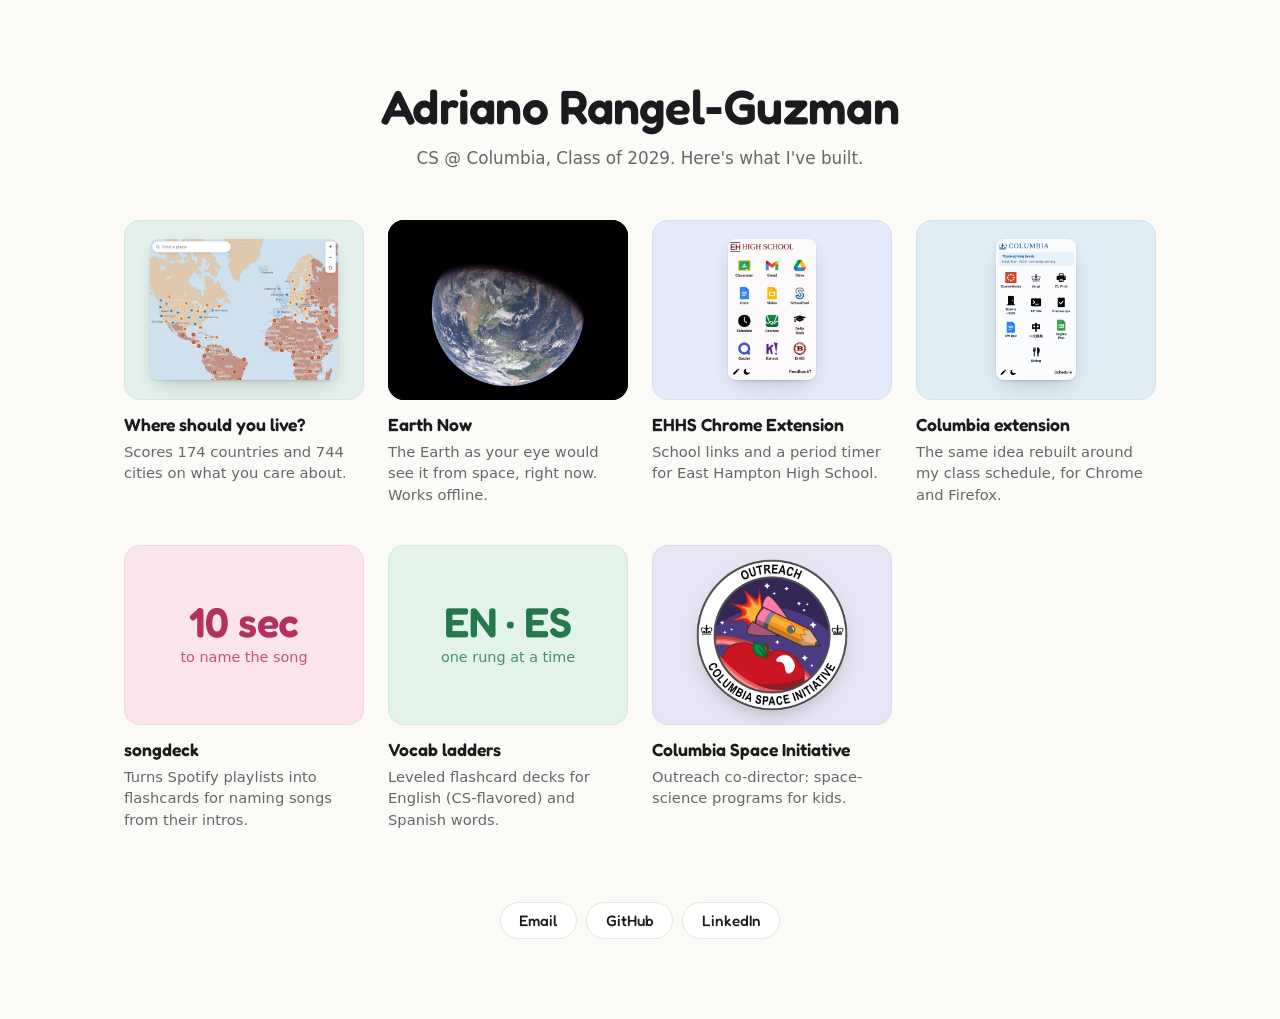
==== commit a06473b7: "CSI tile: the Outreach patch Co-Authored-By: Claude Opus 5.5 <noreply@anthropic.com> Claude-Session:" ====
--- a/index.html
+++ b/index.html
@@ -8,7 +8,7 @@
 <link rel="preconnect" href="https://fonts.googleapis.com">
 <link rel="preconnect" href="https://fonts.gstatic.com" crossorigin>
 <link rel="stylesheet" href="https://fonts.googleapis.com/css2?family=Fredoka:wght@500;600&display=swap">
-<link rel="stylesheet" href="style.css">
+<link rel="stylesheet" href="style.css?v=2026-11-27c">
 <script defer src="atlas-facts.js"></script>
 </head>
 <body class="home">
@@ -56,10 +56,10 @@
     <p>Leveled flashcard decks for English (CS-flavored) and Spanish words.</p>
   </a>
 
-  <a class="card" href="csi.html" style="--bg:#fcebdc; --fg:#b2561a">
-    <div class="art type"><b>CSI</b><span>Outreach co-director</span></div>
+  <a class="card" href="csi.html" style="--bg:#e9e4f5">
+    <div class="art logo"><img src="img/csi-outreach.png" alt="CSI Outreach's patch: a pencil rocket flying past an apple planet" width="480" height="480" loading="lazy"></div>
     <h2>Columbia Space Initiative</h2>
-    <p>Space-science programs for kids, run by Columbia students.</p>
+    <p>Outreach co-director: space-science programs for kids.</p>
   </a>
 
 </main>
--- a/style.css
+++ b/style.css
@@ -14,7 +14,7 @@
 .masthead h1 { font: 600 clamp(2rem, 5.5vw, 3rem)/1.1 var(--display); letter-spacing: -.015em; margin: 0; }
 .masthead p { margin: .75rem 0 0; color: var(--soft); font-size: 1.05rem; }
 
-.grid { max-width: 1080px; margin: 0 auto; padding: 0 1.5rem; display: grid; gap: 2.5rem 1.5rem; grid-template-columns: repeat(auto-fill, minmax(232px, 1fr)); }
+.grid { max-width: 1080px; margin: 0 auto; padding: 0 1.5rem; display: grid; gap: 2.5rem 1.5rem; grid-template-columns: repeat(auto-fill, minmax(min(232px, 100%), 1fr)); }
 .card { text-decoration: none; display: flex; flex-direction: column; }
 .card .art {
   aspect-ratio: 4 / 3; border-radius: var(--radius); overflow: hidden; background: var(--bg);
@@ -24,6 +24,8 @@
 }
 .card .art img { max-width: 100%; max-height: 100%; width: auto; height: auto; min-height: 0; border-radius: 8px; box-shadow: 0 1px 2px #0000001f, 0 8px 20px -8px #00000040; display: block; }
 .card .art.bleed { padding: 0; }
+.card .art.logo { padding: 6%; }
+.card .art.logo img { border-radius: 50%; box-shadow: 0 8px 20px -10px #00000059; }
 .card .art.bleed img { width: 100%; height: 100%; max-width: none; max-height: none; object-fit: cover; border-radius: 0; box-shadow: none; }
 .card .art.type { grid-template: none; padding: 1rem; text-align: center; color: var(--fg); align-content: center; gap: .25rem; }
 .card .art.type b { font: 600 clamp(2rem, 4.2vw, 2.6rem)/1 var(--display); letter-spacing: -.01em; }
@@ -41,7 +43,7 @@
 /* Phones: two tiles per row */
 @media (max-width: 560px) {
   .masthead { padding: 3.25rem 1rem 2rem; }
-  .grid { grid-template-columns: 1fr 1fr; gap: 1.75rem .9rem; padding: 0 1rem; }
+  .grid { grid-template-columns: minmax(0, 1fr) minmax(0, 1fr); gap: 1.75rem .9rem; padding: 0 1rem; }
   .card .art { --radius: 12px; padding: 6%; }
   .card .art.bleed { padding: 0; }
   .card .art.type b { font-size: 1.6rem; }
